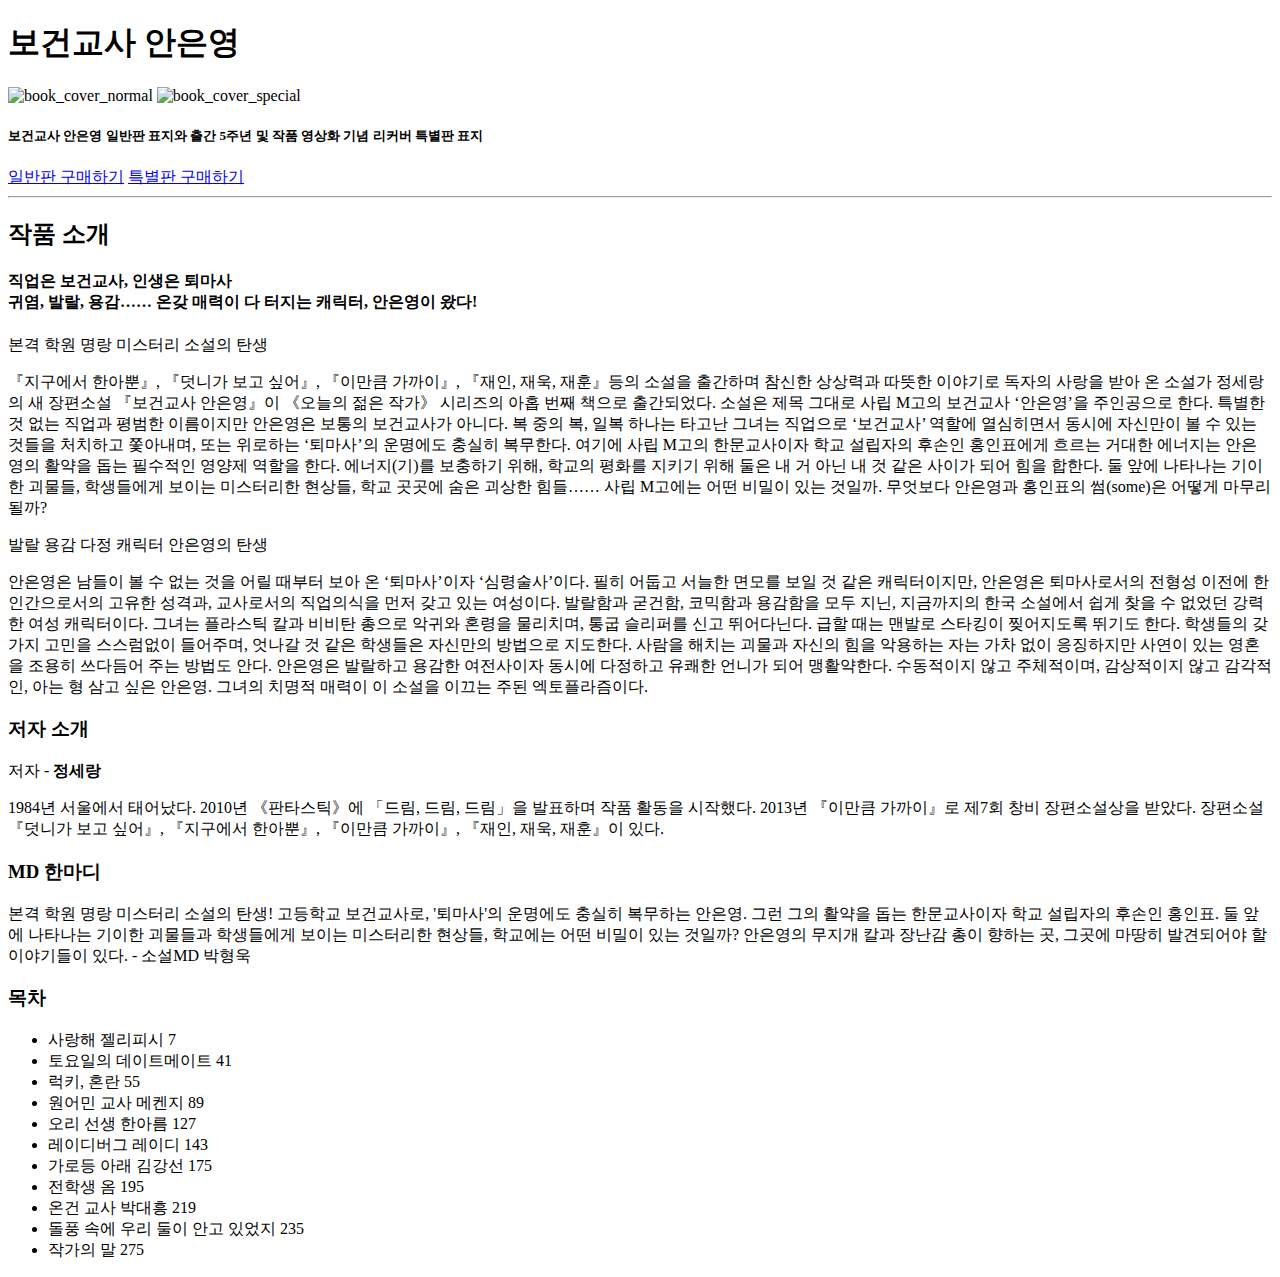
==== index.html @ fff0718d "이름 변경" ====
<!DOCTYPE html>

<head>
    <title>책 소개하기</title>
    <link href="./css/assignment_1_css.css" rel="stylesheet" type="text/css"/>

    <link rel="preconnect" href="https://fonts.googleapis.com">
<link rel="preconnect" href="https://fonts.gstatic.com" crossorigin>

<link href="https://fonts.googleapis.com/css2?family=Noto+Serif+KR:wght@300&display=swap" rel="stylesheet">

<link href="https://fonts.googleapis.com/css2?family=Noto+Serif+KR:wght@300&display=swap" rel="stylesheet">

</head>
<body>
  <h1 style="font-family: Noto Sans KR">
    보건교사 안은영
  </h1>  

  <img src="img/cover.jpg" alt="book_cover_normal">

  <img class="cover_s" src="img/cover_s.jpg" alt="book_cover_special">

  <h5>
    보건교사 안은영 일반판 표지와 출간 5주년 및 작품 영상화 기념 리커버 특별판 표지
  </h5>

  <a class="link_normal" href="http://www.kyobobook.co.kr/product/detailViewKor.laf?mallGb=KOR&ejkGb=KOR&barcode=9788937473098" target=”_blank”>일반판 구매하기</a>

  <a class="link_special" href="http://www.yes24.com/Product/Goods/92562566" target=”_blank”>특별판 구매하기</a>

  <hr>

  <h2 style="font-family: Noto Sans KR">
    작품 소개  
  </h2>

  <h4 class="introduce">
    직업은 보건교사, 인생은 퇴마사<br>
    귀염, 발랄, 용감…… 
    온갖 매력이 다 터지는 캐릭터, 안은영이 왔다!    
  </h4>

  <p class="book_int_1">
    본격 학원 명랑 미스터리 소설의 탄생
  </p>

  <p>
    『지구에서 한아뿐』, 『덧니가 보고 싶어』, 『이만큼 가까이』, 『재인, 재욱, 재훈』등의 소설을 출간하며 참신한 상상력과 따뜻한 이야기로 독자의 사랑을 받아 온 소설가 정세랑의 새 장편소설 『보건교사 안은영』이 《오늘의 젊은 작가》 시리즈의 아홉 번째 책으로 출간되었다. 소설은 제목 그대로 사립 M고의 보건교사 ‘안은영’을 주인공으로 한다. 특별한 것 없는 직업과 평범한 이름이지만 안은영은 보통의 보건교사가 아니다. 복 중의 복, 일복 하나는 타고난 그녀는 직업으로 ‘보건교사’ 역할에 열심히면서 동시에 자신만이 볼 수 있는 것들을 처치하고 쫓아내며, 또는 위로하는 ‘퇴마사’의 운명에도 충실히 복무한다. 여기에 사립 M고의 한문교사이자 학교 설립자의 후손인 홍인표에게 흐르는 거대한 에너지는 안은영의 활약을 돕는 필수적인 영양제 역할을 한다. 에너지(기)를 보충하기 위해, 학교의 평화를 지키기 위해 둘은 내 거 아닌 내 것 같은 사이가 되어 힘을 합한다. 둘 앞에 나타나는 기이한 괴물들, 학생들에게 보이는 미스터리한 현상들, 학교 곳곳에 숨은 괴상한 힘들…… 사립 M고에는 어떤 비밀이 있는 것일까. 무엇보다 안은영과 홍인표의 썸(some)은 어떻게 마무리될까?  
  </p>

  <p class="book_int_2">
    발랄 용감 다정 캐릭터 안은영의  탄생
  </p>

    <p>
        안은영은 남들이 볼 수 없는 것을 어릴 때부터 보아 온 ‘퇴마사’이자 ‘심령술사’이다. 필히 어둡고 서늘한 면모를 보일 것 같은 캐릭터이지만, 안은영은 퇴마사로서의 전형성 이전에 한 인간으로서의 고유한 성격과, 교사로서의 직업의식을 먼저 갖고 있는 여성이다. 발랄함과 굳건함, 코믹함과 용감함을 모두 지닌, 지금까지의 한국 소설에서 쉽게 찾을 수 없었던 강력한 여성 캐릭터이다. 그녀는 플라스틱 칼과 비비탄 총으로 악귀와 혼령을 물리치며, 통굽 슬리퍼를 신고 뛰어다닌다. 급할 때는 맨발로 스타킹이 찢어지도록 뛰기도 한다. 학생들의 갖가지 고민을 스스럼없이 들어주며, 엇나갈 것 같은 학생들은 자신만의 방법으로 지도한다. 사람을 해치는 괴물과 자신의 힘을 악용하는 자는 가차 없이 응징하지만 사연이 있는 영혼을 조용히 쓰다듬어 주는 방법도 안다. 안은영은 발랄하고 용감한 여전사이자 동시에 다정하고 유쾌한 언니가 되어 맹활약한다. 수동적이지 않고 주체적이며, 감상적이지 않고 감각적인, 아는 형 삼고 싶은 안은영. 그녀의 치명적 매력이 이 소설을 이끄는 주된 엑토플라즘이다.
    </p>  

  <h3>
    저자 소개  
  </h3>

  <p class="author">
    저자 - <b>정세랑</b>
  </p>

  <p>
    1984년 서울에서 태어났다. 2010년 《판타스틱》에 「드림, 드림, 드림」을 발표하며 작품 활동을 시작했다. 2013년 『이만큼 가까이』로 제7회 창비 장편소설상을 받았다. 장편소설 『덧니가 보고 싶어』, 『지구에서 한아뿐』, 『이만큼 가까이』, 『재인, 재욱, 재훈』이 있다.   
  </p>

  <h3>
    MD 한마디 
  </h3>

    <p>
        본격 학원 명랑 미스터리 소설의 탄생! 고등학교 보건교사로, '퇴마사'의 운명에도 충실히 복무하는 안은영. 그런 그의 활약을 돕는 한문교사이자 학교 설립자의 후손인 홍인표. 둘 앞에 나타나는 기이한 괴물들과 학생들에게 보이는 미스터리한 현상들, 학교에는 어떤 비밀이 있는 것일까? 안은영의 무지개 칼과 장난감 총이 향하는 곳, 그곳에 마땅히 발견되어야 할 이야기들이 있다.      - 소설MD 박형욱
    </p>    

  <h3>
    목차 
  </h3>

  <ul>
    <li>사랑해 젤리피시 7</li>
    <li>토요일의 데이트메이트 41</li>
    <li>럭키, 혼란 55</li>
    <li>원어민 교사 메켄지 89</li>
    <li>오리 선생 한아름 127</li>
    <li>레이디버그 레이디 143</li>
    <li> 가로등 아래 김강선 175</li>
    <li>전학생 옴 195</li>
    <li>온건 교사 박대흥 219</li>
    <li>돌풍 속에 우리 둘이 안고 있었지 235</li>

    <li>작가의 말 275</li>
  </ul>

</body>
</html>
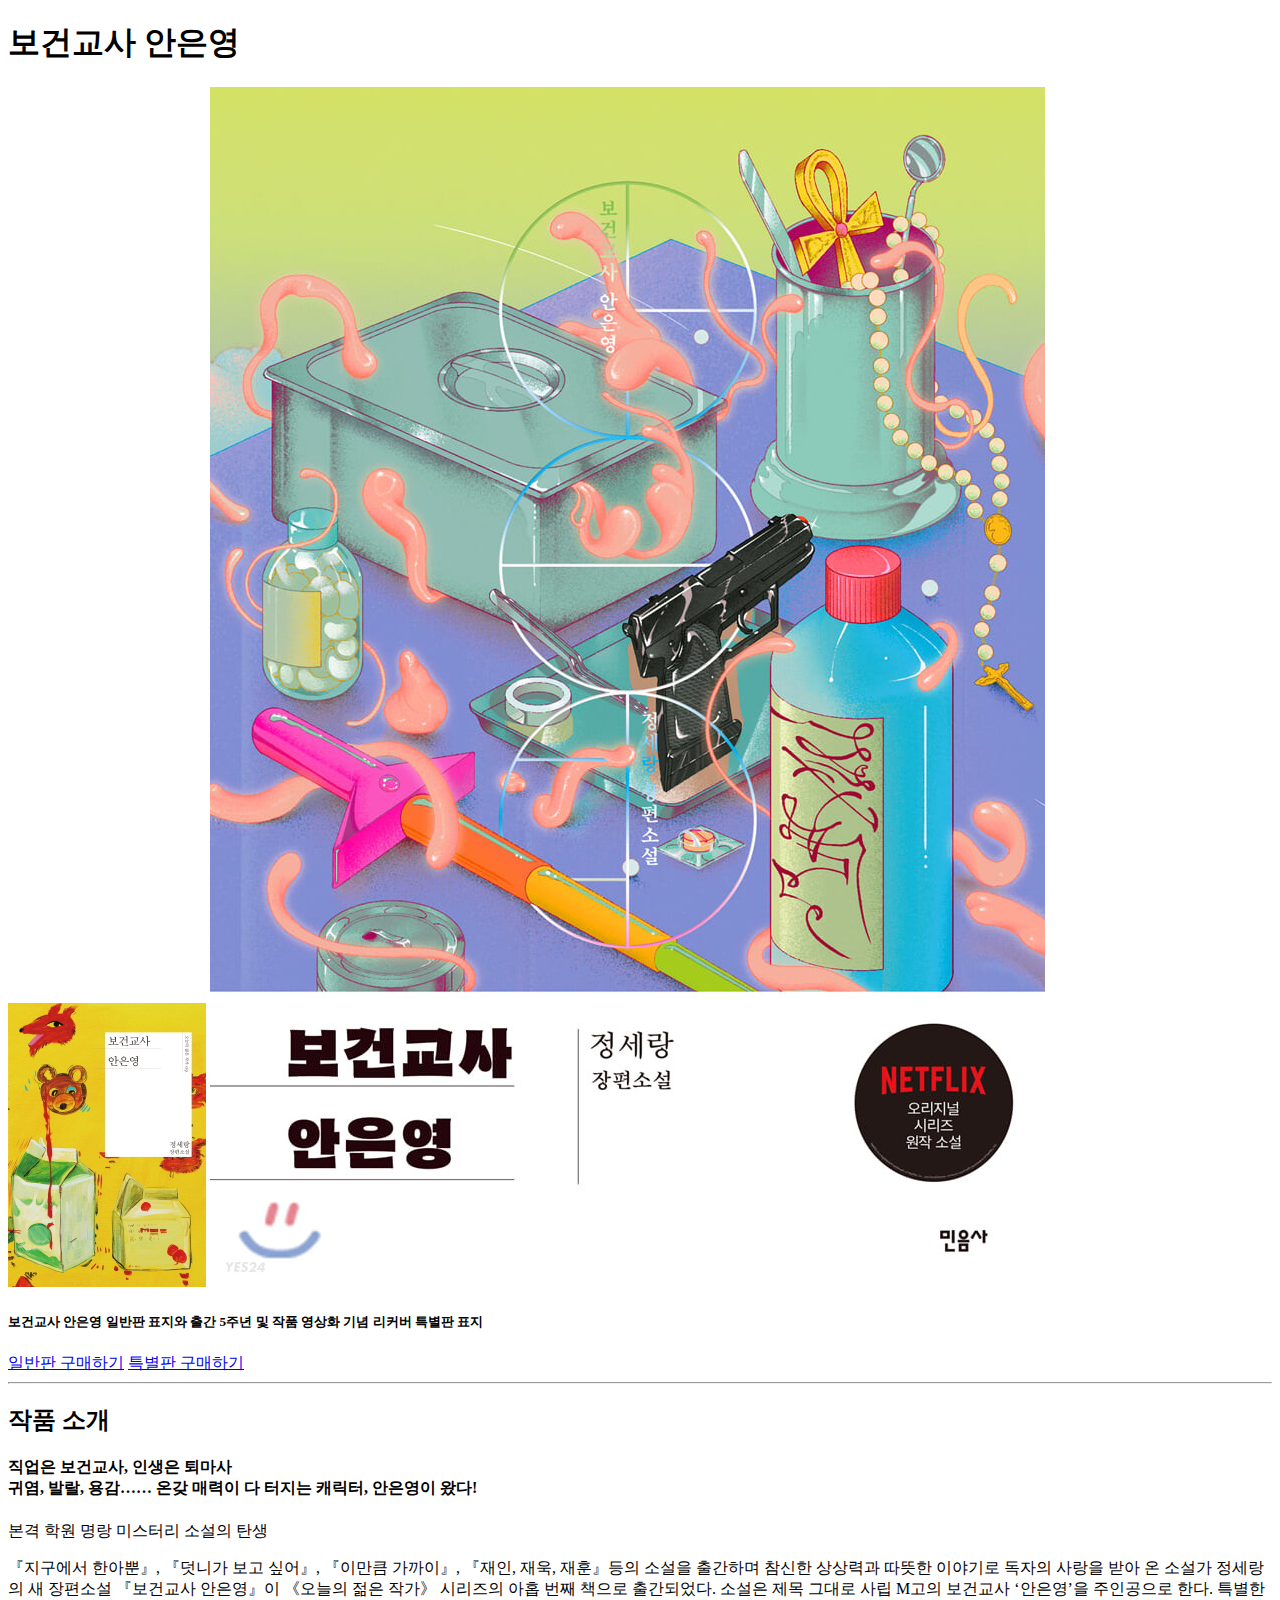
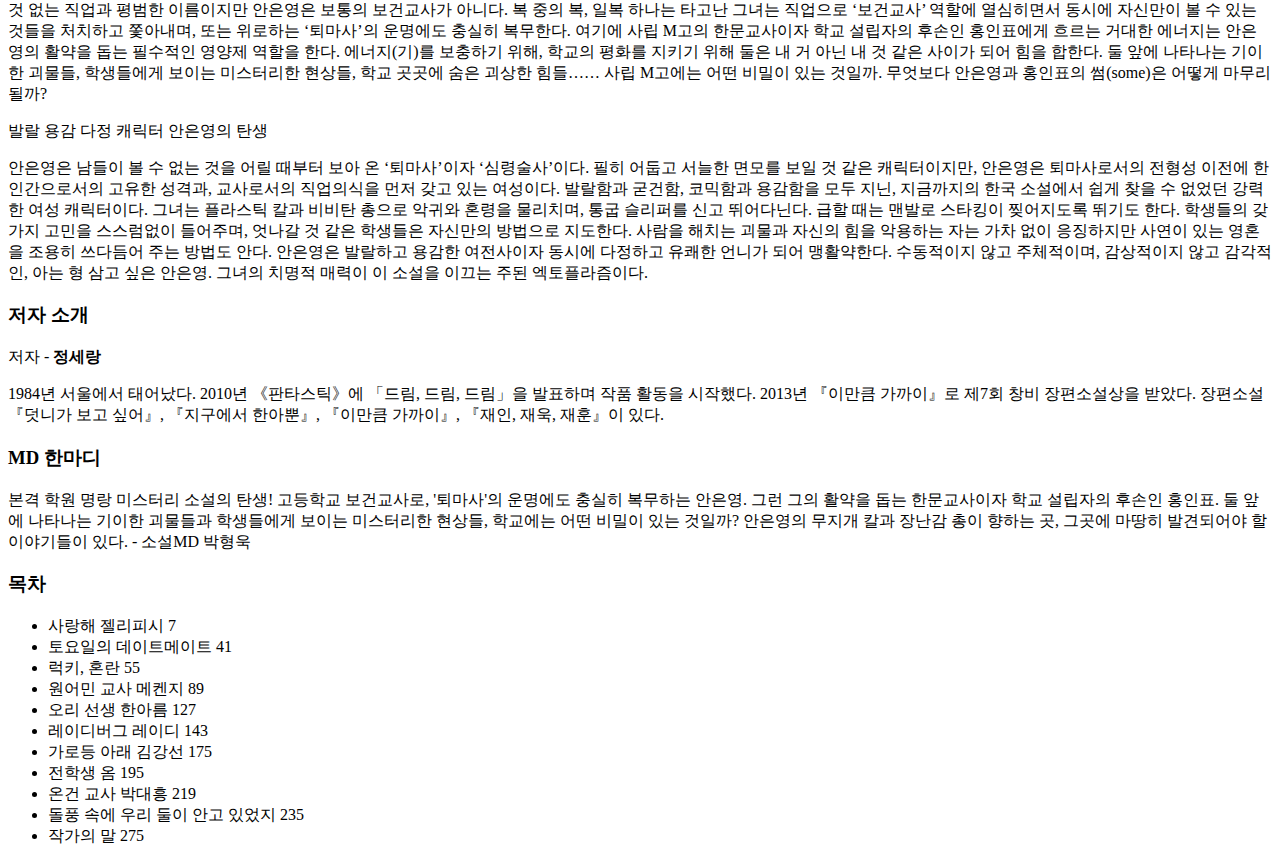
==== commit e24dcb59: "1" ====
--- a/index.html
+++ b/index.html
@@ -1,100 +1,100 @@
-<!DOCTYPE html>
-
-<head>
-    <title>책 소개하기</title>
-    <link href="./css/assignment_1_css.css" rel="stylesheet" type="text/css"/>
-
-    <link rel="preconnect" href="https://fonts.googleapis.com">
-<link rel="preconnect" href="https://fonts.gstatic.com" crossorigin>
-
-<link href="https://fonts.googleapis.com/css2?family=Noto+Serif+KR:wght@300&display=swap" rel="stylesheet">
-
-<link href="https://fonts.googleapis.com/css2?family=Noto+Serif+KR:wght@300&display=swap" rel="stylesheet">
-
-</head>
-<body>
-  <h1 style="font-family: Noto Sans KR">
-    보건교사 안은영
-  </h1>  
-
-  <img src="img/cover.jpg" alt="book_cover_normal">
-
-  <img class="cover_s" src="img/cover_s.jpg" alt="book_cover_special">
-
-  <h5>
-    보건교사 안은영 일반판 표지와 출간 5주년 및 작품 영상화 기념 리커버 특별판 표지
-  </h5>
-
-  <a class="link_normal" href="http://www.kyobobook.co.kr/product/detailViewKor.laf?mallGb=KOR&ejkGb=KOR&barcode=9788937473098" target=”_blank”>일반판 구매하기</a>
-
-  <a class="link_special" href="http://www.yes24.com/Product/Goods/92562566" target=”_blank”>특별판 구매하기</a>
-
-  <hr>
-
-  <h2 style="font-family: Noto Sans KR">
-    작품 소개  
-  </h2>
-
-  <h4 class="introduce">
-    직업은 보건교사, 인생은 퇴마사<br>
-    귀염, 발랄, 용감…… 
-    온갖 매력이 다 터지는 캐릭터, 안은영이 왔다!    
-  </h4>
-
-  <p class="book_int_1">
-    본격 학원 명랑 미스터리 소설의 탄생
-  </p>
-
-  <p>
-    『지구에서 한아뿐』, 『덧니가 보고 싶어』, 『이만큼 가까이』, 『재인, 재욱, 재훈』등의 소설을 출간하며 참신한 상상력과 따뜻한 이야기로 독자의 사랑을 받아 온 소설가 정세랑의 새 장편소설 『보건교사 안은영』이 《오늘의 젊은 작가》 시리즈의 아홉 번째 책으로 출간되었다. 소설은 제목 그대로 사립 M고의 보건교사 ‘안은영’을 주인공으로 한다. 특별한 것 없는 직업과 평범한 이름이지만 안은영은 보통의 보건교사가 아니다. 복 중의 복, 일복 하나는 타고난 그녀는 직업으로 ‘보건교사’ 역할에 열심히면서 동시에 자신만이 볼 수 있는 것들을 처치하고 쫓아내며, 또는 위로하는 ‘퇴마사’의 운명에도 충실히 복무한다. 여기에 사립 M고의 한문교사이자 학교 설립자의 후손인 홍인표에게 흐르는 거대한 에너지는 안은영의 활약을 돕는 필수적인 영양제 역할을 한다. 에너지(기)를 보충하기 위해, 학교의 평화를 지키기 위해 둘은 내 거 아닌 내 것 같은 사이가 되어 힘을 합한다. 둘 앞에 나타나는 기이한 괴물들, 학생들에게 보이는 미스터리한 현상들, 학교 곳곳에 숨은 괴상한 힘들…… 사립 M고에는 어떤 비밀이 있는 것일까. 무엇보다 안은영과 홍인표의 썸(some)은 어떻게 마무리될까?  
-  </p>
-
-  <p class="book_int_2">
-    발랄 용감 다정 캐릭터 안은영의  탄생
-  </p>
-
-    <p>
-        안은영은 남들이 볼 수 없는 것을 어릴 때부터 보아 온 ‘퇴마사’이자 ‘심령술사’이다. 필히 어둡고 서늘한 면모를 보일 것 같은 캐릭터이지만, 안은영은 퇴마사로서의 전형성 이전에 한 인간으로서의 고유한 성격과, 교사로서의 직업의식을 먼저 갖고 있는 여성이다. 발랄함과 굳건함, 코믹함과 용감함을 모두 지닌, 지금까지의 한국 소설에서 쉽게 찾을 수 없었던 강력한 여성 캐릭터이다. 그녀는 플라스틱 칼과 비비탄 총으로 악귀와 혼령을 물리치며, 통굽 슬리퍼를 신고 뛰어다닌다. 급할 때는 맨발로 스타킹이 찢어지도록 뛰기도 한다. 학생들의 갖가지 고민을 스스럼없이 들어주며, 엇나갈 것 같은 학생들은 자신만의 방법으로 지도한다. 사람을 해치는 괴물과 자신의 힘을 악용하는 자는 가차 없이 응징하지만 사연이 있는 영혼을 조용히 쓰다듬어 주는 방법도 안다. 안은영은 발랄하고 용감한 여전사이자 동시에 다정하고 유쾌한 언니가 되어 맹활약한다. 수동적이지 않고 주체적이며, 감상적이지 않고 감각적인, 아는 형 삼고 싶은 안은영. 그녀의 치명적 매력이 이 소설을 이끄는 주된 엑토플라즘이다.
-    </p>  
-
-  <h3>
-    저자 소개  
-  </h3>
-
-  <p class="author">
-    저자 - <b>정세랑</b>
-  </p>
-
-  <p>
-    1984년 서울에서 태어났다. 2010년 《판타스틱》에 「드림, 드림, 드림」을 발표하며 작품 활동을 시작했다. 2013년 『이만큼 가까이』로 제7회 창비 장편소설상을 받았다. 장편소설 『덧니가 보고 싶어』, 『지구에서 한아뿐』, 『이만큼 가까이』, 『재인, 재욱, 재훈』이 있다.   
-  </p>
-
-  <h3>
-    MD 한마디 
-  </h3>
-
-    <p>
-        본격 학원 명랑 미스터리 소설의 탄생! 고등학교 보건교사로, '퇴마사'의 운명에도 충실히 복무하는 안은영. 그런 그의 활약을 돕는 한문교사이자 학교 설립자의 후손인 홍인표. 둘 앞에 나타나는 기이한 괴물들과 학생들에게 보이는 미스터리한 현상들, 학교에는 어떤 비밀이 있는 것일까? 안은영의 무지개 칼과 장난감 총이 향하는 곳, 그곳에 마땅히 발견되어야 할 이야기들이 있다.      - 소설MD 박형욱
-    </p>    
-
-  <h3>
-    목차 
-  </h3>
-
-  <ul>
-    <li>사랑해 젤리피시 7</li>
-    <li>토요일의 데이트메이트 41</li>
-    <li>럭키, 혼란 55</li>
-    <li>원어민 교사 메켄지 89</li>
-    <li>오리 선생 한아름 127</li>
-    <li>레이디버그 레이디 143</li>
-    <li> 가로등 아래 김강선 175</li>
-    <li>전학생 옴 195</li>
-    <li>온건 교사 박대흥 219</li>
-    <li>돌풍 속에 우리 둘이 안고 있었지 235</li>
-
-    <li>작가의 말 275</li>
-  </ul>
-
-</body>
-</html>+<!DOCTYPE html>
+
+<head>
+    <title>책 소개하기</title>
+    <link href="./bookintroduce.css" rel="stylesheet" type="text/css"/>
+
+    <link rel="preconnect" href="https://fonts.googleapis.com">
+<link rel="preconnect" href="https://fonts.gstatic.com" crossorigin>
+
+<link href="https://fonts.googleapis.com/css2?family=Noto+Serif+KR:wght@300&display=swap" rel="stylesheet">
+
+<link href="https://fonts.googleapis.com/css2?family=Noto+Serif+KR:wght@300&display=swap" rel="stylesheet">
+
+</head>
+<body>
+  <h1 style="font-family: Noto Sans KR">
+    보건교사 안은영
+  </h1>  
+
+  <img src="./cover.jpg" alt="book_cover_normal">
+
+  <img class="cover_s" src="./cover_s.jpg" alt="book_cover_special">
+
+  <h5>
+    보건교사 안은영 일반판 표지와 출간 5주년 및 작품 영상화 기념 리커버 특별판 표지
+  </h5>
+
+  <a class="link_normal" href="http://www.kyobobook.co.kr/product/detailViewKor.laf?mallGb=KOR&ejkGb=KOR&barcode=9788937473098" target=”_blank”>일반판 구매하기</a>
+
+  <a class="link_special" href="http://www.yes24.com/Product/Goods/92562566" target=”_blank”>특별판 구매하기</a>
+
+  <hr>
+
+  <h2 style="font-family: Noto Sans KR">
+    작품 소개  
+  </h2>
+
+  <h4 class="introduce">
+    직업은 보건교사, 인생은 퇴마사<br>
+    귀염, 발랄, 용감…… 
+    온갖 매력이 다 터지는 캐릭터, 안은영이 왔다!    
+  </h4>
+
+  <p class="book_int_1">
+    본격 학원 명랑 미스터리 소설의 탄생
+  </p>
+
+  <p>
+    『지구에서 한아뿐』, 『덧니가 보고 싶어』, 『이만큼 가까이』, 『재인, 재욱, 재훈』등의 소설을 출간하며 참신한 상상력과 따뜻한 이야기로 독자의 사랑을 받아 온 소설가 정세랑의 새 장편소설 『보건교사 안은영』이 《오늘의 젊은 작가》 시리즈의 아홉 번째 책으로 출간되었다. 소설은 제목 그대로 사립 M고의 보건교사 ‘안은영’을 주인공으로 한다. 특별한 것 없는 직업과 평범한 이름이지만 안은영은 보통의 보건교사가 아니다. 복 중의 복, 일복 하나는 타고난 그녀는 직업으로 ‘보건교사’ 역할에 열심히면서 동시에 자신만이 볼 수 있는 것들을 처치하고 쫓아내며, 또는 위로하는 ‘퇴마사’의 운명에도 충실히 복무한다. 여기에 사립 M고의 한문교사이자 학교 설립자의 후손인 홍인표에게 흐르는 거대한 에너지는 안은영의 활약을 돕는 필수적인 영양제 역할을 한다. 에너지(기)를 보충하기 위해, 학교의 평화를 지키기 위해 둘은 내 거 아닌 내 것 같은 사이가 되어 힘을 합한다. 둘 앞에 나타나는 기이한 괴물들, 학생들에게 보이는 미스터리한 현상들, 학교 곳곳에 숨은 괴상한 힘들…… 사립 M고에는 어떤 비밀이 있는 것일까. 무엇보다 안은영과 홍인표의 썸(some)은 어떻게 마무리될까?  
+  </p>
+
+  <p class="book_int_2">
+    발랄 용감 다정 캐릭터 안은영의  탄생
+  </p>
+
+    <p>
+        안은영은 남들이 볼 수 없는 것을 어릴 때부터 보아 온 ‘퇴마사’이자 ‘심령술사’이다. 필히 어둡고 서늘한 면모를 보일 것 같은 캐릭터이지만, 안은영은 퇴마사로서의 전형성 이전에 한 인간으로서의 고유한 성격과, 교사로서의 직업의식을 먼저 갖고 있는 여성이다. 발랄함과 굳건함, 코믹함과 용감함을 모두 지닌, 지금까지의 한국 소설에서 쉽게 찾을 수 없었던 강력한 여성 캐릭터이다. 그녀는 플라스틱 칼과 비비탄 총으로 악귀와 혼령을 물리치며, 통굽 슬리퍼를 신고 뛰어다닌다. 급할 때는 맨발로 스타킹이 찢어지도록 뛰기도 한다. 학생들의 갖가지 고민을 스스럼없이 들어주며, 엇나갈 것 같은 학생들은 자신만의 방법으로 지도한다. 사람을 해치는 괴물과 자신의 힘을 악용하는 자는 가차 없이 응징하지만 사연이 있는 영혼을 조용히 쓰다듬어 주는 방법도 안다. 안은영은 발랄하고 용감한 여전사이자 동시에 다정하고 유쾌한 언니가 되어 맹활약한다. 수동적이지 않고 주체적이며, 감상적이지 않고 감각적인, 아는 형 삼고 싶은 안은영. 그녀의 치명적 매력이 이 소설을 이끄는 주된 엑토플라즘이다.
+    </p>  
+
+  <h3>
+    저자 소개  
+  </h3>
+
+  <p class="author">
+    저자 - <b>정세랑</b>
+  </p>
+
+  <p>
+    1984년 서울에서 태어났다. 2010년 《판타스틱》에 「드림, 드림, 드림」을 발표하며 작품 활동을 시작했다. 2013년 『이만큼 가까이』로 제7회 창비 장편소설상을 받았다. 장편소설 『덧니가 보고 싶어』, 『지구에서 한아뿐』, 『이만큼 가까이』, 『재인, 재욱, 재훈』이 있다.   
+  </p>
+
+  <h3>
+    MD 한마디 
+  </h3>
+
+    <p>
+        본격 학원 명랑 미스터리 소설의 탄생! 고등학교 보건교사로, '퇴마사'의 운명에도 충실히 복무하는 안은영. 그런 그의 활약을 돕는 한문교사이자 학교 설립자의 후손인 홍인표. 둘 앞에 나타나는 기이한 괴물들과 학생들에게 보이는 미스터리한 현상들, 학교에는 어떤 비밀이 있는 것일까? 안은영의 무지개 칼과 장난감 총이 향하는 곳, 그곳에 마땅히 발견되어야 할 이야기들이 있다.      - 소설MD 박형욱
+    </p>    
+
+  <h3>
+    목차 
+  </h3>
+
+  <ul>
+    <li>사랑해 젤리피시 7</li>
+    <li>토요일의 데이트메이트 41</li>
+    <li>럭키, 혼란 55</li>
+    <li>원어민 교사 메켄지 89</li>
+    <li>오리 선생 한아름 127</li>
+    <li>레이디버그 레이디 143</li>
+    <li> 가로등 아래 김강선 175</li>
+    <li>전학생 옴 195</li>
+    <li>온건 교사 박대흥 219</li>
+    <li>돌풍 속에 우리 둘이 안고 있었지 235</li>
+
+    <li>작가의 말 275</li>
+  </ul>
+
+</body>
+</html>
